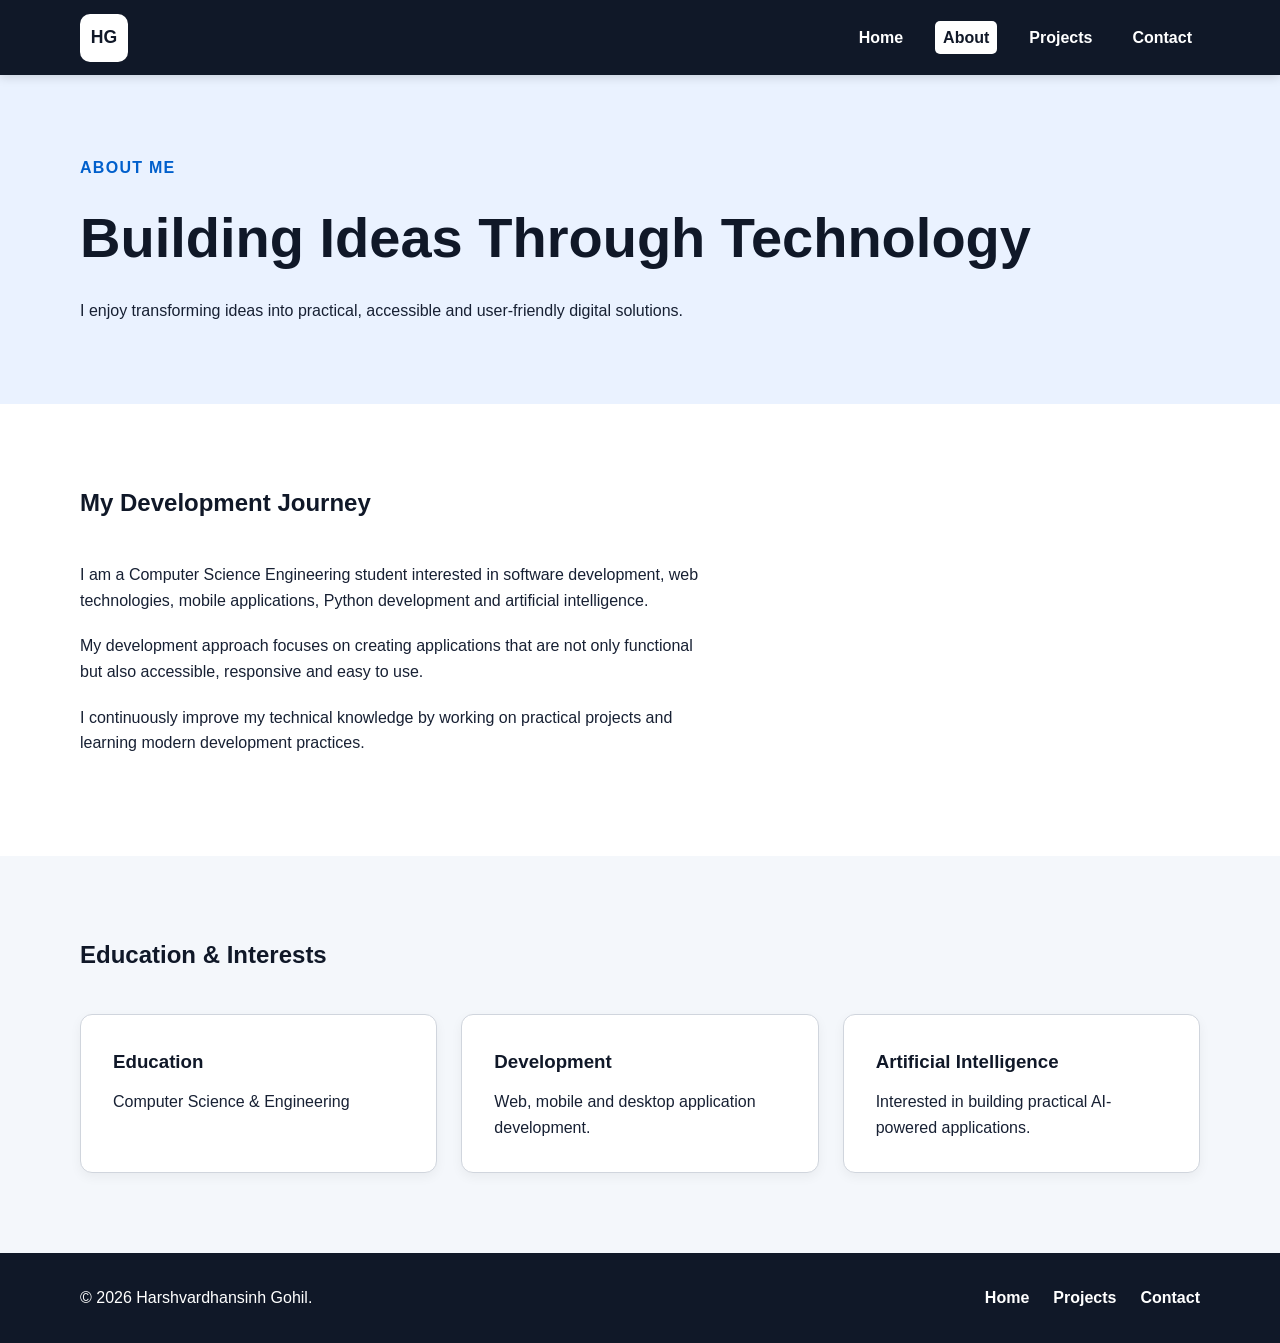
==== about.html @ 9d80fd08 "Add files via upload" ====
<!DOCTYPE html>
<html lang="en">

<head>

    <meta charset="UTF-8">

    <meta name="viewport"
          content="width=device-width, initial-scale=1.0">

    <meta name="description"
          content="Learn more about Harshvardhansinh Gohil, his technical interests, education and development journey.">

    <meta name="author"
          content="Harshvardhansinh Gohil">

    <meta name="robots"
          content="index, follow">

    <meta name="theme-color"
          content="#0f172a">

    <title>About | Harshvardhansinh Gohil</title>

    <link rel="stylesheet" href="style.css">

</head>

<body>

<a class="skip-link" href="#main-content">
    Skip to main content
</a>


<header class="site-header">

    <div class="container header-container">

        <a class="logo"
           href="index.html"
           aria-label="Harshvardhansinh Gohil home">
            HG
        </a>

        <nav class="main-navigation"
             aria-label="Primary navigation">

            <ul>

                <li>
                    <a href="index.html">
                        Home
                    </a>
                </li>

                <li>
                    <a href="about.html"
                       aria-current="page">
                        About
                    </a>
                </li>

                <li>
                    <a href="projects.html">
                        Projects
                    </a>
                </li>

                <li>
                    <a href="contact.html">
                        Contact
                    </a>
                </li>

            </ul>

        </nav>

    </div>

</header>


<main id="main-content">

    <section class="page-hero"
             aria-labelledby="page-title">

        <div class="container">

            <p class="eyebrow">
                About Me
            </p>

            <h1 id="page-title">
                Building Ideas Through Technology
            </h1>

            <p>
                I enjoy transforming ideas into practical,
                accessible and user-friendly digital solutions.
            </p>

        </div>

    </section>


    <section class="section"
             aria-labelledby="journey-title">

        <div class="container">

            <header class="section-header">

                <h2 id="journey-title">
                    My Development Journey
                </h2>

            </header>

            <div class="content-narrow">

                <p>
                    I am a Computer Science Engineering student
                    interested in software development, web
                    technologies, mobile applications, Python
                    development and artificial intelligence.
                </p>

                <p>
                    My development approach focuses on creating
                    applications that are not only functional but
                    also accessible, responsive and easy to use.
                </p>

                <p>
                    I continuously improve my technical knowledge
                    by working on practical projects and learning
                    modern development practices.
                </p>

            </div>

        </div>

    </section>


    <section class="section section-alt"
             aria-labelledby="education-title">

        <div class="container">

            <header class="section-header">

                <h2 id="education-title">
                    Education & Interests
                </h2>

            </header>

            <div class="info-grid">

                <article class="info-card">

                    <h3>
                        Education
                    </h3>

                    <p>
                        Computer Science & Engineering
                    </p>

                </article>


                <article class="info-card">

                    <h3>
                        Development
                    </h3>

                    <p>
                        Web, mobile and desktop application development.
                    </p>

                </article>


                <article class="info-card">

                    <h3>
                        Artificial Intelligence
                    </h3>

                    <p>
                        Interested in building practical AI-powered
                        applications.
                    </p>

                </article>

            </div>

        </div>

    </section>

</main>


<footer class="site-footer">

    <div class="container footer-content">

        <p>
            &copy; 2026 Harshvardhansinh Gohil.
        </p>

        <nav aria-label="Footer navigation">

            <ul>

                <li>
                    <a href="index.html">
                        Home
                    </a>
                </li>

                <li>
                    <a href="projects.html">
                        Projects
                    </a>
                </li>

                <li>
                    <a href="contact.html">
                        Contact
                    </a>
                </li>

            </ul>

        </nav>

    </div>

</footer>

<script src="script.js"></script>

</body>
</html>
---- style.css ----
/* ================================
   CSS RESET
================================ */

* {
    box-sizing: border-box;
    margin: 0;
    padding: 0;
}


html {
    scroll-behavior: smooth;
}


body {
    font-family:
        Arial,
        Helvetica,
        sans-serif;

    line-height: 1.6;

    background: #ffffff;

    color: #172033;
}


/* ================================
   ACCESSIBILITY
================================ */

.skip-link {
    position: absolute;

    left: 1rem;
    top: -100px;

    background: #000000;
    color: #ffffff;

    padding: 0.75rem 1rem;

    z-index: 9999;

    text-decoration: none;

    font-weight: 700;
}


.skip-link:focus {
    top: 1rem;
}


:focus-visible {
    outline: 4px solid #005fcc;
    outline-offset: 3px;
}


.visually-hidden {
    position: absolute;

    width: 1px;
    height: 1px;

    padding: 0;
    margin: -1px;

    overflow: hidden;

    clip: rect(0, 0, 0, 0);

    white-space: nowrap;

    border: 0;
}


/* ================================
   GLOBAL
================================ */

.container {
    width: min(1120px, 92%);

    margin-inline: auto;
}


.section {
    padding: 5rem 0;
}


.section-alt {
    background: #f4f7fb;
}


.section-header {
    margin-bottom: 2.5rem;
}


.section-header h2,
.page-hero h1 {
    color: #101828;
}


.eyebrow {
    color: #005fcc;

    font-weight: 700;

    text-transform: uppercase;

    letter-spacing: 0.08em;

    margin-bottom: 0.75rem;
}


p {
    max-width: 70ch;
}


a {
    color: #005fcc;

    font-weight: 600;
}


a:hover {
    text-decoration-thickness: 3px;
}


/* ================================
   HEADER
================================ */

.site-header {
    background: #101828;

    color: #ffffff;

    position: sticky;

    top: 0;

    z-index: 1000;

    box-shadow:
        0 2px 10px rgba(0, 0, 0, 0.15);
}


.header-container {
    min-height: 75px;

    display: flex;

    align-items: center;

    justify-content: space-between;

    gap: 2rem;
}


.logo {
    display: grid;

    place-items: center;

    width: 48px;
    height: 48px;

    border-radius: 10px;

    background: #ffffff;

    color: #101828;

    text-decoration: none;

    font-size: 1.1rem;

    font-weight: 900;
}


/* Navigation */

.main-navigation ul,
.footer-content ul {
    display: flex;

    list-style: none;

    gap: 1.5rem;

    align-items: center;
}


.main-navigation a {
    color: #ffffff;

    text-decoration: none;

    padding: 0.5rem;

    border-radius: 5px;
}


.main-navigation a:hover,
.main-navigation a[aria-current="page"] {
    background: #ffffff;

    color: #101828;
}


/* ================================
   HERO
================================ */

.hero {
    background:
        linear-gradient(
            135deg,
            #eaf2ff,
            #ffffff
        );

    padding: 6rem 0;
}


.hero-content {
    display: grid;

    grid-template-columns:
        1fr
        350px;

    gap: 4rem;

    align-items: center;
}


.hero h1 {
    font-size: clamp(2.3rem, 6vw, 4.5rem);

    line-height: 1.1;

    margin-bottom: 1.5rem;

    color: #101828;
}


.hero h1 span {
    display: block;

    color: #005fcc;
}


.hero-description {
    font-size: 1.15rem;

    margin-bottom: 2rem;
}


.hero-buttons {
    display: flex;

    flex-wrap: wrap;

    gap: 1rem;
}


/* ================================
   BUTTONS
================================ */

.button {
    display: inline-block;

    padding: 0.85rem 1.25rem;

    border-radius: 7px;

    text-decoration: none;

    border: 2px solid transparent;

    font-weight: 700;

    cursor: pointer;

    font-size: 1rem;
}


.primary-button {
    background: #005fcc;

    color: #ffffff;

    border-color: #005fcc;
}


.primary-button:hover {
    background: #004a9f;

    color: #ffffff;
}


.secondary-button {
    background: #ffffff;

    color: #005fcc;

    border-color: #005fcc;
}


.secondary-button:hover {
    background: #eaf2ff;
}


/* ================================
   PROFILE IMAGE
================================ */

.profile-image {
    text-align: center;
}


.profile-image img {
    width: 100%;

    max-width: 350px;

    aspect-ratio: 1 / 1;

    object-fit: cover;

    border-radius: 50%;

    border: 8px solid #ffffff;

    box-shadow:
        0 10px 30px rgba(0, 0, 0, 0.15);
}


.profile-image figcaption {
    margin-top: 1rem;

    font-size: 0.9rem;

    color: #475467;
}


/* ================================
   SKILLS
================================ */

.skills-list {
    list-style: none;

    display: grid;

    grid-template-columns:
        repeat(
            auto-fit,
            minmax(150px, 1fr)
        );

    gap: 1rem;
}


.skills-list li {
    background: #ffffff;

    border: 1px solid #d0d5dd;

    border-radius: 8px;

    padding: 1rem;

    text-align: center;

    font-weight: 700;
}


/* ================================
   PROJECTS
================================ */

.project-grid {
    display: grid;

    grid-template-columns:
        repeat(
            auto-fit,
            minmax(250px, 1fr)
        );

    gap: 1.5rem;
}


.project-card,
.info-card {
    background: #ffffff;

    border: 1px solid #d0d5dd;

    border-radius: 12px;

    padding: 2rem;

    box-shadow:
        0 4px 12px rgba(0, 0, 0, 0.05);
}


.project-card h3,
.info-card h3 {
    margin-bottom: 0.75rem;

    color: #101828;
}


.project-card p {
    margin-bottom: 1rem;
}


.project-icon {
    display: grid;

    place-items: center;

    width: 55px;
    height: 55px;

    margin-bottom: 1.25rem;

    border-radius: 10px;

    background: #eaf2ff;

    color: #005fcc;

    font-weight: 900;
}


/* ================================
   PAGE HERO
================================ */

.page-hero {
    padding: 5rem 0;

    background: #eaf2ff;
}


.page-hero h1 {
    font-size: clamp(2rem, 5vw, 3.5rem);

    margin-bottom: 1rem;
}


.content-narrow {
    max-width: 750px;
}


.content-narrow p {
    margin-bottom: 1.25rem;
}


/* ================================
   INFO GRID
================================ */

.info-grid {
    display: grid;

    grid-template-columns:
        repeat(
            auto-fit,
            minmax(220px, 1fr)
        );

    gap: 1.5rem;
}


/* ================================
   PROJECT DETAIL
================================ */

.project-list {
    display: grid;

    gap: 2rem;
}


.project-detail {
    display: grid;

    grid-template-columns: 100px 1fr;

    gap: 2rem;

    padding: 2rem;

    border: 1px solid #d0d5dd;

    border-radius: 12px;

    background: #ffffff;
}


.project-detail h3 {
    font-size: 1.7rem;

    margin-bottom: 0.75rem;
}


.project-detail h4 {
    margin-top: 1.5rem;

    margin-bottom: 0.5rem;
}


.project-detail ul {
    padding-left: 1.5rem;
}


.project-number {
    font-size: 2rem;

    font-weight: 900;

    color: #005fcc;
}


/* ================================
   CONTACT
================================ */

.contact-layout {
    display: grid;

    grid-template-columns:
        300px
        1fr;

    gap: 4rem;

    align-items: start;
}


.contact-information {
    background: #101828;

    color: #ffffff;

    padding: 2rem;

    border-radius: 12px;
}


.contact-information h2 {
    margin-bottom: 1.5rem;
}


.contact-information a {
    color: #ffffff;
}


address {
    font-style: normal;
}


.contact-information p {
    margin-bottom: 1.5rem;
}


.contact-form-wrapper {
    max-width: 700px;
}


.contact-form-wrapper h2 {
    margin-bottom: 0.5rem;
}


.contact-form-wrapper > p {
    margin-bottom: 2rem;
}


.form-group {
    margin-bottom: 1.5rem;
}


.form-group label {
    display: block;

    margin-bottom: 0.5rem;

    font-weight: 700;

    color: #101828;
}


.form-group input:not([type="checkbox"]),
.form-group textarea {
    width: 100%;

    padding: 0.85rem;

    border: 2px solid #667085;

    border-radius: 7px;

    background: #ffffff;

    color: #101828;

    font: inherit;
}


.form-group input:not([type="checkbox"]):focus,
.form-group textarea:focus {
    border-color: #005fcc;

    outline: 3px solid #b8d7ff;
}


.form-group small {
    display: block;

    margin-top: 0.35rem;

    color: #475467;
}


.checkbox-group {
    display: grid;

    grid-template-columns: auto 1fr;

    gap: 0.75rem;

    align-items: start;
}


.checkbox-group input {
    width: 20px;

    height: 20px;

    margin-top: 3px;
}


.form-status {
    margin-top: 1rem;

    font-weight: 700;
}


/* ================================
   FOOTER
================================ */

.site-footer {
    background: #101828;

    color: #ffffff;

    padding: 2rem 0;
}


.footer-content {
    display: flex;

    justify-content: space-between;

    align-items: center;

    gap: 1rem;
}


.footer-content a {
    color: #ffffff;

    text-decoration: none;
}


/* ================================
   RESPONSIVE DESIGN
================================ */

@media (max-width: 800px) {

    .header-container {
        flex-direction: column;

        padding: 1rem 0;
    }


    .main-navigation ul {
        flex-wrap: wrap;

        justify-content: center;
    }


    .hero-content {
        grid-template-columns: 1fr;

        text-align: center;
    }


    .hero-description {
        margin-inline: auto;
    }


    .hero-buttons {
        justify-content: center;
    }


    .profile-image {
        order: -1;
    }


    .contact-layout {
        grid-template-columns: 1fr;
    }


    .project-detail {
        grid-template-columns: 1fr;
    }


    .footer-content {
        flex-direction: column;

        text-align: center;
    }

}


@media (max-width: 500px) {

    .section {
        padding: 3.5rem 0;
    }


    .hero {
        padding: 4rem 0;
    }


    .main-navigation ul {
        gap: 0.5rem;
    }


    .main-navigation a {
        padding: 0.4rem;
    }

}


/* ================================
   REDUCED MOTION
================================ */

@media (prefers-reduced-motion: reduce) {

    html {
        scroll-behavior: auto;
    }

    *,
    *::before,
    *::after {
        animation-duration: 0.01ms !important;

        animation-iteration-count: 1 !important;

        transition-duration: 0.01ms !important;

        scroll-behavior: auto !important;
    }

}
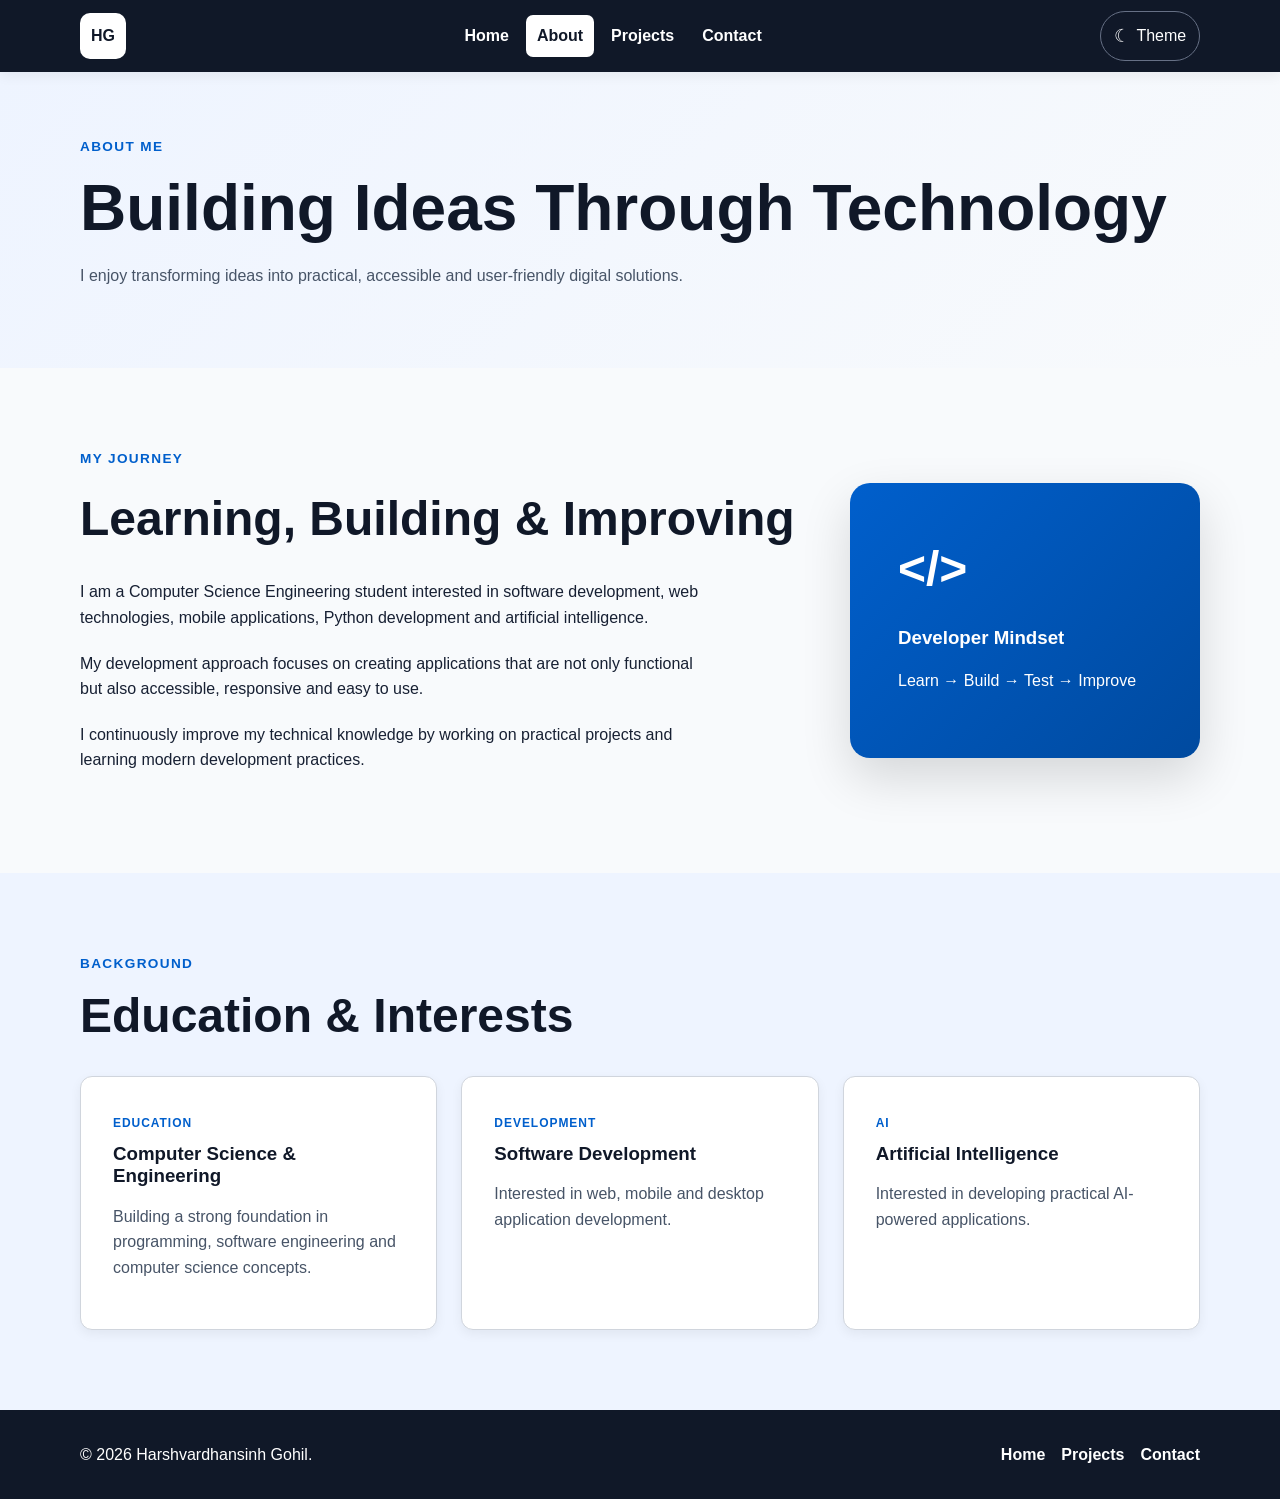
==== commit 64f48392: "Add files via upload Update portfolio Task 2" ====
--- a/about.html
+++ b/about.html
@@ -9,7 +9,7 @@
           content="width=device-width, initial-scale=1.0">
 
     <meta name="description"
-          content="Learn more about Harshvardhansinh Gohil, his technical interests, education and development journey.">
+          content="Learn more about Harshvardhansinh Gohil, his technical interests, education and software development journey.">
 
     <meta name="author"
           content="Harshvardhansinh Gohil">
@@ -18,238 +18,393 @@
           content="index, follow">
 
     <meta name="theme-color"
-          content="#0f172a">
-
-    <title>About | Harshvardhansinh Gohil</title>
-
-    <link rel="stylesheet" href="style.css">
+          content="#f8fafc">
+
+    <title>
+        About | Harshvardhansinh Gohil
+    </title>
+
+    <link rel="stylesheet"
+          href="style.css">
 
 </head>
 
+
 <body>
 
-<a class="skip-link" href="#main-content">
-    Skip to main content
-</a>
-
-
-<header class="site-header">
-
-    <div class="container header-container">
-
-        <a class="logo"
-           href="index.html"
-           aria-label="Harshvardhansinh Gohil home">
-            HG
-        </a>
-
-        <nav class="main-navigation"
-             aria-label="Primary navigation">
-
-            <ul>
-
-                <li>
-                    <a href="index.html">
-                        Home
-                    </a>
-                </li>
-
-                <li>
-                    <a href="about.html"
-                       aria-current="page">
-                        About
-                    </a>
-                </li>
-
-                <li>
-                    <a href="projects.html">
-                        Projects
-                    </a>
-                </li>
-
-                <li>
-                    <a href="contact.html">
-                        Contact
-                    </a>
-                </li>
-
-            </ul>
-
-        </nav>
-
-    </div>
-
-</header>
-
-
-<main id="main-content">
-
-    <section class="page-hero"
-             aria-labelledby="page-title">
-
-        <div class="container">
-
-            <p class="eyebrow">
-                About Me
+    <a class="skip-link"
+       href="#main-content">
+
+        Skip to main content
+
+    </a>
+
+
+    <header class="site-header">
+
+        <div class="container header-container">
+
+            <a class="logo"
+               href="index.html"
+               aria-label="Harshvardhansinh Gohil home">
+
+                HG
+
+            </a>
+
+
+            <nav class="main-navigation"
+                 aria-label="Primary navigation">
+
+                <ul>
+
+                    <li>
+                        <a href="index.html">
+                            Home
+                        </a>
+                    </li>
+
+                    <li>
+                        <a href="about.html"
+                           aria-current="page">
+                            About
+                        </a>
+                    </li>
+
+                    <li>
+                        <a href="projects.html">
+                            Projects
+                        </a>
+                    </li>
+
+                    <li>
+                        <a href="contact.html">
+                            Contact
+                        </a>
+                    </li>
+
+                </ul>
+
+            </nav>
+
+
+            <button
+                class="theme-toggle"
+                type="button"
+                id="theme-toggle"
+                aria-label="Switch to dark mode">
+
+                <span
+                    id="theme-icon"
+                    aria-hidden="true">
+
+                    ☾
+
+                </span>
+
+                <span class="theme-text">
+                    Theme
+                </span>
+
+            </button>
+
+        </div>
+
+    </header>
+
+
+
+    <main id="main-content">
+
+
+        <section class="page-hero"
+                 aria-labelledby="page-title">
+
+            <div class="container">
+
+                <p class="eyebrow">
+                    About Me
+                </p>
+
+
+                <h1 id="page-title">
+
+                    Building Ideas Through Technology
+
+                </h1>
+
+
+                <p>
+
+                    I enjoy transforming ideas into practical,
+                    accessible and user-friendly digital solutions.
+
+                </p>
+
+            </div>
+
+        </section>
+
+
+
+        <section class="section"
+                 aria-labelledby="journey-title">
+
+            <div class="container">
+
+
+                <div class="about-grid">
+
+
+                    <div class="about-content">
+
+                        <header class="section-header">
+
+                            <p class="eyebrow">
+                                My Journey
+                            </p>
+
+                            <h2 id="journey-title">
+
+                                Learning, Building & Improving
+
+                            </h2>
+
+                        </header>
+
+
+                        <p>
+
+                            I am a Computer Science Engineering
+                            student interested in software
+                            development, web technologies,
+                            mobile applications, Python
+                            development and artificial intelligence.
+
+                        </p>
+
+
+                        <p>
+
+                            My development approach focuses on
+                            creating applications that are not
+                            only functional but also accessible,
+                            responsive and easy to use.
+
+                        </p>
+
+
+                        <p>
+
+                            I continuously improve my technical
+                            knowledge by working on practical
+                            projects and learning modern
+                            development practices.
+
+                        </p>
+
+                    </div>
+
+
+                    <aside class="about-highlight"
+                           aria-label="Development philosophy">
+
+                        <span
+                            class="highlight-symbol"
+                            aria-hidden="true">
+
+                            &lt;/&gt;
+
+                        </span>
+
+
+                        <h3>
+
+                            Developer Mindset
+
+                        </h3>
+
+
+                        <p>
+
+                            Learn → Build → Test → Improve
+
+                        </p>
+
+                    </aside>
+
+
+                </div>
+
+            </div>
+
+        </section>
+
+
+
+        <section class="section section-alt"
+                 aria-labelledby="education-title">
+
+            <div class="container">
+
+
+                <header class="section-header">
+
+                    <p class="eyebrow">
+                        Background
+                    </p>
+
+                    <h2 id="education-title">
+
+                        Education & Interests
+
+                    </h2>
+
+                </header>
+
+
+                <div class="info-grid">
+
+
+                    <article class="info-card">
+
+                        <span
+                            class="card-label">
+
+                            EDUCATION
+
+                        </span>
+
+
+                        <h3>
+
+                            Computer Science & Engineering
+
+                        </h3>
+
+
+                        <p>
+
+                            Building a strong foundation in
+                            programming, software engineering
+                            and computer science concepts.
+
+                        </p>
+
+                    </article>
+
+
+
+                    <article class="info-card">
+
+                        <span
+                            class="card-label">
+
+                            DEVELOPMENT
+
+                        </span>
+
+
+                        <h3>
+
+                            Software Development
+
+                        </h3>
+
+
+                        <p>
+
+                            Interested in web, mobile and
+                            desktop application development.
+
+                        </p>
+
+                    </article>
+
+
+
+                    <article class="info-card">
+
+                        <span
+                            class="card-label">
+
+                            AI
+
+                        </span>
+
+
+                        <h3>
+
+                            Artificial Intelligence
+
+                        </h3>
+
+
+                        <p>
+
+                            Interested in developing practical
+                            AI-powered applications.
+
+                        </p>
+
+                    </article>
+
+
+                </div>
+
+            </div>
+
+        </section>
+
+    </main>
+
+
+
+    <footer class="site-footer">
+
+        <div class="container footer-content">
+
+            <p>
+
+                &copy; 2026
+                Harshvardhansinh Gohil.
+
             </p>
 
-            <h1 id="page-title">
-                Building Ideas Through Technology
-            </h1>
-
-            <p>
-                I enjoy transforming ideas into practical,
-                accessible and user-friendly digital solutions.
-            </p>
+
+            <nav aria-label="Footer navigation">
+
+                <ul>
+
+                    <li>
+                        <a href="index.html">
+                            Home
+                        </a>
+                    </li>
+
+                    <li>
+                        <a href="projects.html">
+                            Projects
+                        </a>
+                    </li>
+
+                    <li>
+                        <a href="contact.html">
+                            Contact
+                        </a>
+                    </li>
+
+                </ul>
+
+            </nav>
 
         </div>
 
-    </section>
-
-
-    <section class="section"
-             aria-labelledby="journey-title">
-
-        <div class="container">
-
-            <header class="section-header">
-
-                <h2 id="journey-title">
-                    My Development Journey
-                </h2>
-
-            </header>
-
-            <div class="content-narrow">
-
-                <p>
-                    I am a Computer Science Engineering student
-                    interested in software development, web
-                    technologies, mobile applications, Python
-                    development and artificial intelligence.
-                </p>
-
-                <p>
-                    My development approach focuses on creating
-                    applications that are not only functional but
-                    also accessible, responsive and easy to use.
-                </p>
-
-                <p>
-                    I continuously improve my technical knowledge
-                    by working on practical projects and learning
-                    modern development practices.
-                </p>
-
-            </div>
-
-        </div>
-
-    </section>
-
-
-    <section class="section section-alt"
-             aria-labelledby="education-title">
-
-        <div class="container">
-
-            <header class="section-header">
-
-                <h2 id="education-title">
-                    Education & Interests
-                </h2>
-
-            </header>
-
-            <div class="info-grid">
-
-                <article class="info-card">
-
-                    <h3>
-                        Education
-                    </h3>
-
-                    <p>
-                        Computer Science & Engineering
-                    </p>
-
-                </article>
-
-
-                <article class="info-card">
-
-                    <h3>
-                        Development
-                    </h3>
-
-                    <p>
-                        Web, mobile and desktop application development.
-                    </p>
-
-                </article>
-
-
-                <article class="info-card">
-
-                    <h3>
-                        Artificial Intelligence
-                    </h3>
-
-                    <p>
-                        Interested in building practical AI-powered
-                        applications.
-                    </p>
-
-                </article>
-
-            </div>
-
-        </div>
-
-    </section>
-
-</main>
-
-
-<footer class="site-footer">
-
-    <div class="container footer-content">
-
-        <p>
-            &copy; 2026 Harshvardhansinh Gohil.
-        </p>
-
-        <nav aria-label="Footer navigation">
-
-            <ul>
-
-                <li>
-                    <a href="index.html">
-                        Home
-                    </a>
-                </li>
-
-                <li>
-                    <a href="projects.html">
-                        Projects
-                    </a>
-                </li>
-
-                <li>
-                    <a href="contact.html">
-                        Contact
-                    </a>
-                </li>
-
-            </ul>
-
-        </nav>
-
-    </div>
-
-</footer>
-
-<script src="script.js"></script>
+    </footer>
+
+
+    <script src="script.js"></script>
 
 </body>
+
 </html>
--- a/style.css
+++ b/style.css
@@ -1,865 +1,1763 @@
-/* ================================
-   CSS RESET
-================================ */
-
-* {
-    box-sizing: border-box;
-    margin: 0;
-    padding: 0;
-}
-
-
-html {
-    scroll-behavior: smooth;
-}
-
-
-body {
-    font-family:
+/* =========================================================
+   ADVANCED CSS3 & RESPONSIVE ARCHITECTURE
+   Internship Task 2
+========================================================= */
+
+
+/* =========================================================
+   1. CSS CUSTOM PROPERTIES
+========================================================= */
+
+:root {
+
+    /* Colors */
+
+    --color-primary: #005fcc;
+    --color-primary-dark: #004a9f;
+
+    --color-background: #f8fafc;
+    --color-surface: #ffffff;
+    --color-surface-alt: #eef4ff;
+
+    --color-text: #172033;
+    --color-heading: #101828;
+    --color-muted: #475467;
+
+    --color-border: #d0d5dd;
+
+    --color-header: #101828;
+    --color-header-text: #ffffff;
+
+    --color-focus: #005fcc;
+
+
+    /* Shadows */
+
+    --shadow-small:
+        0 4px 12px rgba(0, 0, 0, 0.06);
+
+    --shadow-medium:
+        0 10px 30px rgba(0, 0, 0, 0.10);
+
+    --shadow-large:
+        0 20px 50px rgba(0, 0, 0, 0.14);
+
+
+    /* Radius */
+
+    --radius-small: 7px;
+    --radius-medium: 12px;
+    --radius-large: 20px;
+
+
+    /* Spacing */
+
+    --space-1: 0.5rem;
+    --space-2: 1rem;
+    --space-3: 1.5rem;
+    --space-4: 2rem;
+    --space-5: 3rem;
+    --space-6: 5rem;
+
+
+    /* Container */
+
+    --container-width: 1120px;
+
+
+    /* Typography */
+
+    --font-main:
+        Inter,
         Arial,
         Helvetica,
         sans-serif;
 
+}
+
+
+/* =========================================================
+   2. DARK THEME
+========================================================= */
+
+[data-theme="dark"] {
+
+    --color-background: #0b1120;
+
+    --color-surface: #111827;
+
+    --color-surface-alt: #172033;
+
+    --color-text: #e5e7eb;
+
+    --color-heading: #f9fafb;
+
+    --color-muted: #c0c8d6;
+
+    --color-border: #344054;
+
+    --color-primary: #65a7ff;
+
+    --color-primary-dark: #8bbcff;
+
+    --color-header: #050b16;
+
+    --color-header-text: #ffffff;
+
+    --color-focus: #65a7ff;
+
+}
+
+
+/* =========================================================
+   3. CSS RESET
+========================================================= */
+
+*,
+*::before,
+*::after {
+
+    box-sizing: border-box;
+
+}
+
+
+html {
+
+    scroll-behavior: smooth;
+
+}
+
+
+body {
+
+    margin: 0;
+
+    min-height: 100vh;
+
+    font-family: var(--font-main);
+
     line-height: 1.6;
 
+    background: var(--color-background);
+
+    color: var(--color-text);
+
+    transition:
+        background-color 0.25s ease,
+        color 0.25s ease;
+
+}
+
+
+img {
+
+    display: block;
+
+    max-width: 100%;
+
+}
+
+
+button,
+input,
+textarea {
+
+    font: inherit;
+
+}
+
+
+button {
+
+    cursor: pointer;
+
+}
+
+
+a {
+
+    color: var(--color-primary);
+
+    font-weight: 600;
+
+}
+
+
+a:hover {
+
+    text-decoration-thickness: 3px;
+
+}
+
+
+h1,
+h2,
+h3,
+h4 {
+
+    color: var(--color-heading);
+
+    line-height: 1.2;
+
+}
+
+
+p {
+
+    max-width: 70ch;
+
+}
+
+
+/* =========================================================
+   4. ACCESSIBILITY
+========================================================= */
+
+.skip-link {
+
+    position: absolute;
+
+    left: 1rem;
+
+    top: -100px;
+
+    z-index: 9999;
+
+    padding: 0.75rem 1rem;
+
+    background: #000000;
+
+    color: #ffffff;
+
+    text-decoration: none;
+
+    font-weight: 700;
+
+    border-radius: var(--radius-small);
+
+}
+
+
+.skip-link:focus {
+
+    top: 1rem;
+
+}
+
+
+:focus-visible {
+
+    outline:
+        4px solid var(--color-focus);
+
+    outline-offset: 3px;
+
+}
+
+
+.visually-hidden {
+
+    position: absolute;
+
+    width: 1px;
+
+    height: 1px;
+
+    padding: 0;
+
+    margin: -1px;
+
+    overflow: hidden;
+
+    clip: rect(0, 0, 0, 0);
+
+    white-space: nowrap;
+
+    border: 0;
+
+}
+
+
+/* =========================================================
+   5. CONTAINER
+========================================================= */
+
+.container {
+
+    width: min(
+        calc(100% - 2rem),
+        var(--container-width)
+    );
+
+    margin-inline: auto;
+
+}
+
+
+/* =========================================================
+   6. HEADER
+   FLEXBOX ARCHITECTURE
+========================================================= */
+
+.site-header {
+
+    position: sticky;
+
+    top: 0;
+
+    z-index: 1000;
+
+    background: var(--color-header);
+
+    color: var(--color-header-text);
+
+    box-shadow: var(--shadow-small);
+
+}
+
+
+.header-container {
+
+    min-height: 72px;
+
+    display: flex;
+
+    align-items: center;
+
+    justify-content: space-between;
+
+    gap: var(--space-2);
+
+}
+
+
+.logo {
+
+    display: flex;
+
+    align-items: center;
+
+    justify-content: center;
+
+    flex-shrink: 0;
+
+    width: 46px;
+
+    height: 46px;
+
+    border-radius: 10px;
+
     background: #ffffff;
 
-    color: #172033;
-}
-
-
-/* ================================
-   ACCESSIBILITY
-================================ */
-
-.skip-link {
-    position: absolute;
-
-    left: 1rem;
-    top: -100px;
-
-    background: #000000;
+    color: #101828;
+
+    text-decoration: none;
+
+    font-weight: 900;
+
+}
+
+
+.main-navigation {
+
+    flex: 1;
+
+}
+
+
+.main-navigation ul {
+
+    display: flex;
+
+    flex-wrap: wrap;
+
+    justify-content: center;
+
+    align-items: center;
+
+    gap: 0.35rem;
+
+    list-style: none;
+
+    margin: 0;
+
+    padding: 0;
+
+}
+
+
+.main-navigation a {
+
+    display: block;
+
+    padding: 0.5rem 0.7rem;
+
+    border-radius: var(--radius-small);
+
     color: #ffffff;
 
-    padding: 0.75rem 1rem;
-
-    z-index: 9999;
-
     text-decoration: none;
 
-    font-weight: 700;
-}
-
-
-.skip-link:focus {
-    top: 1rem;
-}
-
-
-:focus-visible {
-    outline: 4px solid #005fcc;
-    outline-offset: 3px;
-}
-
-
-.visually-hidden {
-    position: absolute;
-
-    width: 1px;
-    height: 1px;
-
-    padding: 0;
-    margin: -1px;
-
-    overflow: hidden;
-
-    clip: rect(0, 0, 0, 0);
-
-    white-space: nowrap;
-
-    border: 0;
-}
-
-
-/* ================================
-   GLOBAL
-================================ */
-
-.container {
-    width: min(1120px, 92%);
-
-    margin-inline: auto;
-}
-
-
-.section {
-    padding: 5rem 0;
-}
-
-
-.section-alt {
-    background: #f4f7fb;
-}
-
-
-.section-header {
-    margin-bottom: 2.5rem;
-}
-
-
-.section-header h2,
-.page-hero h1 {
-    color: #101828;
-}
-
-
-.eyebrow {
-    color: #005fcc;
-
-    font-weight: 700;
-
-    text-transform: uppercase;
-
-    letter-spacing: 0.08em;
-
-    margin-bottom: 0.75rem;
-}
-
-
-p {
-    max-width: 70ch;
-}
-
-
-a {
-    color: #005fcc;
-
-    font-weight: 600;
-}
-
-
-a:hover {
-    text-decoration-thickness: 3px;
-}
-
-
-/* ================================
-   HEADER
-================================ */
-
-.site-header {
-    background: #101828;
-
-    color: #ffffff;
-
-    position: sticky;
-
-    top: 0;
-
-    z-index: 1000;
-
-    box-shadow:
-        0 2px 10px rgba(0, 0, 0, 0.15);
-}
-
-
-.header-container {
-    min-height: 75px;
-
-    display: flex;
-
-    align-items: center;
-
-    justify-content: space-between;
-
-    gap: 2rem;
-}
-
-
-.logo {
-    display: grid;
-
-    place-items: center;
-
-    width: 48px;
-    height: 48px;
-
-    border-radius: 10px;
-
-    background: #ffffff;
-
-    color: #101828;
-
-    text-decoration: none;
-
-    font-size: 1.1rem;
-
-    font-weight: 900;
-}
-
-
-/* Navigation */
-
-.main-navigation ul,
-.footer-content ul {
-    display: flex;
-
-    list-style: none;
-
-    gap: 1.5rem;
-
-    align-items: center;
-}
-
-
-.main-navigation a {
-    color: #ffffff;
-
-    text-decoration: none;
-
-    padding: 0.5rem;
-
-    border-radius: 5px;
 }
 
 
 .main-navigation a:hover,
 .main-navigation a[aria-current="page"] {
+
     background: #ffffff;
 
     color: #101828;
-}
-
-
-/* ================================
-   HERO
-================================ */
+
+}
+
+
+/* =========================================================
+   7. THEME TOGGLE
+   FLEXBOX
+========================================================= */
+
+.theme-toggle {
+
+    display: flex;
+
+    align-items: center;
+
+    justify-content: center;
+
+    gap: 0.4rem;
+
+    flex-shrink: 0;
+
+    padding: 0.6rem 0.8rem;
+
+    border: 1px solid #667085;
+
+    border-radius: 50px;
+
+    background: transparent;
+
+    color: #ffffff;
+
+}
+
+
+.theme-toggle:hover {
+
+    background: rgba(255, 255, 255, 0.1);
+
+}
+
+
+#theme-icon {
+
+    font-size: 1.1rem;
+
+}
+
+
+/* =========================================================
+   8. HERO
+   CSS GRID
+========================================================= */
 
 .hero {
+
+    padding: 4rem 0;
+
+    background:
+        radial-gradient(
+            circle at top right,
+            var(--color-surface-alt),
+            var(--color-background) 55%
+        );
+
+}
+
+
+.hero-grid {
+
+    display: grid;
+
+    grid-template-columns: 1fr;
+
+    gap: var(--space-5);
+
+    align-items: center;
+
+}
+
+
+.hero-content {
+
+    min-width: 0;
+
+}
+
+
+.eyebrow {
+
+    margin: 0 0 0.75rem;
+
+    color: var(--color-primary);
+
+    font-size: 0.85rem;
+
+    font-weight: 800;
+
+    text-transform: uppercase;
+
+    letter-spacing: 0.1em;
+
+}
+
+
+.hero h1 {
+
+    margin: 0 0 var(--space-3);
+
+    font-size:
+        clamp(
+            2.4rem,
+            10vw,
+            5rem
+        );
+
+    letter-spacing: -0.04em;
+
+}
+
+
+.hero h1 span {
+
+    display: block;
+
+    color: var(--color-primary);
+
+}
+
+
+.hero-description {
+
+    margin-bottom: var(--space-4);
+
+    color: var(--color-muted);
+
+    font-size: clamp(
+        1rem,
+        2vw,
+        1.2rem
+    );
+
+}
+
+
+/* =========================================================
+   9. FLEXBOX BUTTONS
+========================================================= */
+
+.hero-buttons {
+
+    display: flex;
+
+    flex-wrap: wrap;
+
+    gap: var(--space-2);
+
+}
+
+
+.button {
+
+    display: inline-flex;
+
+    align-items: center;
+
+    justify-content: center;
+
+    min-height: 46px;
+
+    padding:
+        0.75rem
+        1.2rem;
+
+    border:
+        2px solid
+        transparent;
+
+    border-radius: var(--radius-small);
+
+    text-decoration: none;
+
+    font-weight: 800;
+
+    transition:
+        transform 0.2s ease,
+        background-color 0.2s ease;
+
+}
+
+
+.button:hover {
+
+    transform: translateY(-2px);
+
+}
+
+
+.primary-button {
+
+    background: var(--color-primary);
+
+    color: #ffffff;
+
+    border-color: var(--color-primary);
+
+}
+
+
+.primary-button:hover {
+
+    background: var(--color-primary-dark);
+
+    color: #ffffff;
+
+}
+
+
+.secondary-button {
+
+    background: var(--color-surface);
+
+    color: var(--color-primary);
+
+    border-color: var(--color-primary);
+
+}
+
+
+.secondary-button:hover {
+
+    background: var(--color-surface-alt);
+
+}
+
+
+/* =========================================================
+   10. HERO STATS
+   CSS GRID
+========================================================= */
+
+.hero-stats {
+
+    display: grid;
+
+    grid-template-columns:
+        repeat(3, 1fr);
+
+    gap: 0.75rem;
+
+    max-width: 500px;
+
+    margin-top: var(--space-5);
+
+}
+
+
+.stat {
+
+    display: flex;
+
+    flex-direction: column;
+
+    gap: 0.15rem;
+
+    padding: 1rem;
+
+    border:
+        1px solid
+        var(--color-border);
+
+    border-radius: var(--radius-medium);
+
+    background:
+        color-mix(
+            in srgb,
+            var(--color-surface) 90%,
+            transparent
+        );
+
+}
+
+
+.stat strong {
+
+    font-size: 1.5rem;
+
+    color: var(--color-primary);
+
+}
+
+
+.stat span {
+
+    font-size: 0.8rem;
+
+    color: var(--color-muted);
+
+}
+
+
+/* =========================================================
+   11. PROFILE IMAGE
+========================================================= */
+
+.profile-image {
+
+    margin: 0;
+
+    text-align: center;
+
+}
+
+
+.profile-ring {
+
+    width: min(
+        80vw,
+        350px
+    );
+
+    aspect-ratio: 1;
+
+    margin-inline: auto;
+
+    padding: 10px;
+
+    border-radius: 50%;
+
     background:
         linear-gradient(
             135deg,
-            #eaf2ff,
-            #ffffff
+            var(--color-primary),
+            transparent 70%
         );
 
-    padding: 6rem 0;
-}
-
-
-.hero-content {
-    display: grid;
-
-    grid-template-columns:
-        1fr
-        350px;
-
-    gap: 4rem;
-
-    align-items: center;
-}
-
-
-.hero h1 {
-    font-size: clamp(2.3rem, 6vw, 4.5rem);
-
-    line-height: 1.1;
-
-    margin-bottom: 1.5rem;
-
-    color: #101828;
-}
-
-
-.hero h1 span {
-    display: block;
-
-    color: #005fcc;
-}
-
-
-.hero-description {
-    font-size: 1.15rem;
-
-    margin-bottom: 2rem;
-}
-
-
-.hero-buttons {
-    display: flex;
-
-    flex-wrap: wrap;
-
-    gap: 1rem;
-}
-
-
-/* ================================
-   BUTTONS
-================================ */
-
-.button {
-    display: inline-block;
-
-    padding: 0.85rem 1.25rem;
-
-    border-radius: 7px;
-
-    text-decoration: none;
-
-    border: 2px solid transparent;
-
-    font-weight: 700;
-
-    cursor: pointer;
-
-    font-size: 1rem;
-}
-
-
-.primary-button {
-    background: #005fcc;
-
-    color: #ffffff;
-
-    border-color: #005fcc;
-}
-
-
-.primary-button:hover {
-    background: #004a9f;
-
-    color: #ffffff;
-}
-
-
-.secondary-button {
-    background: #ffffff;
-
-    color: #005fcc;
-
-    border-color: #005fcc;
-}
-
-
-.secondary-button:hover {
-    background: #eaf2ff;
-}
-
-
-/* ================================
-   PROFILE IMAGE
-================================ */
-
-.profile-image {
-    text-align: center;
-}
-
-
-.profile-image img {
+    box-shadow: var(--shadow-large);
+
+}
+
+
+.profile-ring img {
+
     width: 100%;
 
-    max-width: 350px;
-
-    aspect-ratio: 1 / 1;
+    height: 100%;
 
     object-fit: cover;
 
     border-radius: 50%;
 
-    border: 8px solid #ffffff;
-
-    box-shadow:
-        0 10px 30px rgba(0, 0, 0, 0.15);
+    border:
+        6px solid
+        var(--color-surface);
+
 }
 
 
 .profile-image figcaption {
+
     margin-top: 1rem;
 
+    color: var(--color-muted);
+
     font-size: 0.9rem;
 
-    color: #475467;
-}
-
-
-/* ================================
-   SKILLS
-================================ */
-
-.skills-list {
-    list-style: none;
+}
+
+
+/* =========================================================
+   12. SECTION
+========================================================= */
+
+.section {
+
+    padding:
+        4rem
+        0;
+
+}
+
+
+.section-alt {
+
+    background: var(--color-surface-alt);
+
+}
+
+
+.section-header {
+
+    margin-bottom: var(--space-4);
+
+}
+
+
+.section-header h2 {
+
+    margin: 0 0 0.75rem;
+
+    font-size:
+        clamp(
+            1.8rem,
+            5vw,
+            3rem
+        );
+
+}
+
+
+.section-header p:last-child {
+
+    color: var(--color-muted);
+
+}
+
+
+/* =========================================================
+   13. SKILLS
+   CSS GRID
+========================================================= */
+
+.skills-grid {
 
     display: grid;
 
     grid-template-columns:
         repeat(
-            auto-fit,
-            minmax(150px, 1fr)
+            2,
+            minmax(0, 1fr)
         );
 
-    gap: 1rem;
-}
-
-
-.skills-list li {
-    background: #ffffff;
-
-    border: 1px solid #d0d5dd;
-
-    border-radius: 8px;
-
-    padding: 1rem;
-
-    text-align: center;
-
-    font-weight: 700;
-}
-
-
-/* ================================
-   PROJECTS
-================================ */
+    gap: 0.75rem;
+
+    list-style: none;
+
+    padding: 0;
+
+    margin: 0;
+
+}
+
+
+.skill-card {
+
+    position: relative;
+
+    display: flex;
+
+    flex-direction: column;
+
+    gap: 0.4rem;
+
+    padding: 1.25rem;
+
+    min-height: 105px;
+
+    border:
+        1px solid
+        var(--color-border);
+
+    border-radius: var(--radius-medium);
+
+    background: var(--color-surface);
+
+    box-shadow: var(--shadow-small);
+
+    font-weight: 800;
+
+    transition:
+        transform 0.2s ease,
+        box-shadow 0.2s ease;
+
+}
+
+
+.skill-card:hover {
+
+    transform: translateY(-4px);
+
+    box-shadow: var(--shadow-medium);
+
+}
+
+
+.skill-number {
+
+    color: var(--color-primary);
+
+    font-size: 0.75rem;
+
+}
+
+
+/* =========================================================
+   14. PROJECT GRID
+   CSS GRID
+========================================================= */
 
 .project-grid {
+
     display: grid;
 
     grid-template-columns:
-        repeat(
-            auto-fit,
-            minmax(250px, 1fr)
+        1fr;
+
+    gap: var(--space-3);
+
+}
+
+
+.project-card {
+
+    display: flex;
+
+    flex-direction: column;
+
+    align-items: flex-start;
+
+    padding: var(--space-4);
+
+    border:
+        1px solid
+        var(--color-border);
+
+    border-radius: var(--radius-large);
+
+    background: var(--color-surface);
+
+    box-shadow: var(--shadow-small);
+
+    transition:
+        transform 0.25s ease,
+        box-shadow 0.25s ease;
+
+}
+
+
+.project-card:hover {
+
+    transform: translateY(-6px);
+
+    box-shadow: var(--shadow-medium);
+
+}
+
+
+.project-card h3 {
+
+    margin:
+        0
+        0
+        0.75rem;
+
+}
+
+
+.project-card p {
+
+    margin:
+        0
+        0
+        var(--space-3);
+
+    color: var(--color-muted);
+
+}
+
+
+.project-card a {
+
+    margin-top: auto;
+
+}
+
+
+.project-icon {
+
+    display: flex;
+
+    align-items: center;
+
+    justify-content: center;
+
+    width: 58px;
+
+    height: 58px;
+
+    margin-bottom: var(--space-3);
+
+    border-radius: var(--radius-medium);
+
+    background: var(--color-surface-alt);
+
+    color: var(--color-primary);
+
+    font-weight: 900;
+
+}
+
+
+/* =========================================================
+   15. PAGE HERO
+========================================================= */
+
+.page-hero {
+
+    padding:
+        4rem
+        0;
+
+    background:
+        linear-gradient(
+            135deg,
+            var(--color-surface-alt),
+            var(--color-background)
         );
 
-    gap: 1.5rem;
-}
-
-
-.project-card,
+}
+
+
+.page-hero h1 {
+
+    margin:
+        0
+        0
+        var(--space-2);
+
+    font-size:
+        clamp(
+            2.2rem,
+            8vw,
+            4rem
+        );
+
+}
+
+
+.page-hero p:last-child {
+
+    color: var(--color-muted);
+
+}
+
+
+/* =========================================================
+   16. ABOUT GRID
+========================================================= */
+
+.about-grid {
+
+    display: grid;
+
+    grid-template-columns:
+        1fr;
+
+    gap: var(--space-5);
+
+    align-items: center;
+
+}
+
+
+.about-content p {
+
+    margin-bottom: 1.25rem;
+
+}
+
+
+.about-highlight {
+
+    padding: var(--space-5);
+
+    border-radius: var(--radius-large);
+
+    background:
+        linear-gradient(
+            135deg,
+            var(--color-primary),
+            var(--color-primary-dark)
+        );
+
+    color: #ffffff;
+
+    box-shadow: var(--shadow-large);
+
+}
+
+
+.about-highlight h3 {
+
+    color: #ffffff;
+
+}
+
+
+.about-highlight p {
+
+    color: #ffffff;
+
+}
+
+
+.highlight-symbol {
+
+    display: block;
+
+    margin-bottom: var(--space-2);
+
+    font-size: 3rem;
+
+    font-weight: 900;
+
+}
+
+
+/* =========================================================
+   17. INFO GRID
+========================================================= */
+
+.info-grid {
+
+    display: grid;
+
+    grid-template-columns:
+        1fr;
+
+    gap: var(--space-3);
+
+}
+
+
 .info-card {
-    background: #ffffff;
-
-    border: 1px solid #d0d5dd;
-
-    border-radius: 12px;
-
-    padding: 2rem;
-
-    box-shadow:
-        0 4px 12px rgba(0, 0, 0, 0.05);
-}
-
-
-.project-card h3,
+
+    padding: var(--space-4);
+
+    border:
+        1px solid
+        var(--color-border);
+
+    border-radius: var(--radius-medium);
+
+    background: var(--color-surface);
+
+    box-shadow: var(--shadow-small);
+
+}
+
+
 .info-card h3 {
-    margin-bottom: 0.75rem;
-
-    color: #101828;
-}
-
-
-.project-card p {
-    margin-bottom: 1rem;
-}
-
-
-.project-icon {
+
+    margin:
+        0.5rem
+        0
+        0.75rem;
+
+}
+
+
+.info-card p {
+
+    color: var(--color-muted);
+
+}
+
+
+.card-label {
+
+    display: inline-block;
+
+    color: var(--color-primary);
+
+    font-size: 0.75rem;
+
+    font-weight: 900;
+
+    letter-spacing: 0.08em;
+
+}
+
+
+/* =========================================================
+   18. PROJECT DETAILS
+========================================================= */
+
+.project-list {
+
     display: grid;
 
-    place-items: center;
-
-    width: 55px;
-    height: 55px;
-
-    margin-bottom: 1.25rem;
-
-    border-radius: 10px;
-
-    background: #eaf2ff;
-
-    color: #005fcc;
+    gap: var(--space-4);
+
+}
+
+
+.project-detail {
+
+    display: grid;
+
+    grid-template-columns:
+        1fr;
+
+    gap: var(--space-3);
+
+    padding: var(--space-4);
+
+    border:
+        1px solid
+        var(--color-border);
+
+    border-radius: var(--radius-large);
+
+    background: var(--color-surface);
+
+    box-shadow: var(--shadow-small);
+
+}
+
+
+.project-number {
+
+    font-size: 2.5rem;
 
     font-weight: 900;
-}
-
-
-/* ================================
-   PAGE HERO
-================================ */
-
-.page-hero {
-    padding: 5rem 0;
-
-    background: #eaf2ff;
-}
-
-
-.page-hero h1 {
-    font-size: clamp(2rem, 5vw, 3.5rem);
-
-    margin-bottom: 1rem;
-}
-
-
-.content-narrow {
-    max-width: 750px;
-}
-
-
-.content-narrow p {
-    margin-bottom: 1.25rem;
-}
-
-
-/* ================================
-   INFO GRID
-================================ */
-
-.info-grid {
+
+    color: var(--color-primary);
+
+}
+
+
+.project-detail h3 {
+
+    margin:
+        0.5rem
+        0
+        0.75rem;
+
+    font-size: 1.7rem;
+
+}
+
+
+.project-detail h4 {
+
+    margin:
+        1.5rem
+        0
+        0.5rem;
+
+}
+
+
+.project-detail p {
+
+    color: var(--color-muted);
+
+}
+
+
+.project-detail ul {
+
+    padding-left: 1.25rem;
+
+}
+
+
+.project-detail li {
+
+    margin-bottom: 0.4rem;
+
+}
+
+
+/* =========================================================
+   19. CONTACT GRID
+========================================================= */
+
+.contact-layout {
+
     display: grid;
 
     grid-template-columns:
-        repeat(
-            auto-fit,
-            minmax(220px, 1fr)
-        );
-
-    gap: 1.5rem;
-}
-
-
-/* ================================
-   PROJECT DETAIL
-================================ */
-
-.project-list {
-    display: grid;
-
-    gap: 2rem;
-}
-
-
-.project-detail {
-    display: grid;
-
-    grid-template-columns: 100px 1fr;
-
-    gap: 2rem;
-
-    padding: 2rem;
-
-    border: 1px solid #d0d5dd;
-
-    border-radius: 12px;
-
-    background: #ffffff;
-}
-
-
-.project-detail h3 {
-    font-size: 1.7rem;
-
-    margin-bottom: 0.75rem;
-}
-
-
-.project-detail h4 {
-    margin-top: 1.5rem;
+        1fr;
+
+    gap: var(--space-4);
+
+    align-items: start;
+
+}
+
+
+.contact-information {
+
+    padding: var(--space-4);
+
+    border-radius: var(--radius-large);
+
+    background: var(--color-header);
+
+    color: #ffffff;
+
+    box-shadow: var(--shadow-medium);
+
+}
+
+
+.contact-information h2 {
+
+    margin:
+        0.5rem
+        0
+        1.5rem;
+
+    color: #ffffff;
+
+}
+
+
+.contact-information a {
+
+    color: #ffffff;
+
+}
+
+
+.contact-information p {
+
+    margin-bottom: var(--space-3);
+
+}
+
+
+address {
+
+    font-style: normal;
+
+}
+
+
+.contact-form-wrapper {
+
+    max-width: 700px;
+
+}
+
+
+.contact-form-wrapper h2 {
+
+    margin-top: 0;
+
+}
+
+
+.form-group {
+
+    margin-bottom: var(--space-3);
+
+}
+
+
+.form-group label {
+
+    display: block;
 
     margin-bottom: 0.5rem;
-}
-
-
-.project-detail ul {
-    padding-left: 1.5rem;
-}
-
-
-.project-number {
-    font-size: 2rem;
-
-    font-weight: 900;
-
-    color: #005fcc;
-}
-
-
-/* ================================
-   CONTACT
-================================ */
-
-.contact-layout {
-    display: grid;
-
-    grid-template-columns:
-        300px
-        1fr;
-
-    gap: 4rem;
-
-    align-items: start;
-}
-
-
-.contact-information {
-    background: #101828;
-
-    color: #ffffff;
-
-    padding: 2rem;
-
-    border-radius: 12px;
-}
-
-
-.contact-information h2 {
-    margin-bottom: 1.5rem;
-}
-
-
-.contact-information a {
-    color: #ffffff;
-}
-
-
-address {
-    font-style: normal;
-}
-
-
-.contact-information p {
-    margin-bottom: 1.5rem;
-}
-
-
-.contact-form-wrapper {
-    max-width: 700px;
-}
-
-
-.contact-form-wrapper h2 {
-    margin-bottom: 0.5rem;
-}
-
-
-.contact-form-wrapper > p {
-    margin-bottom: 2rem;
-}
-
-
-.form-group {
-    margin-bottom: 1.5rem;
-}
-
-
-.form-group label {
-    display: block;
-
-    margin-bottom: 0.5rem;
-
-    font-weight: 700;
-
-    color: #101828;
+
+    font-weight: 800;
+
+    color: var(--color-heading);
+
 }
 
 
 .form-group input:not([type="checkbox"]),
 .form-group textarea {
+
     width: 100%;
 
     padding: 0.85rem;
 
-    border: 2px solid #667085;
-
-    border-radius: 7px;
-
-    background: #ffffff;
-
-    color: #101828;
-
-    font: inherit;
+    border:
+        2px solid
+        var(--color-border);
+
+    border-radius: var(--radius-small);
+
+    background: var(--color-surface);
+
+    color: var(--color-text);
+
+    resize: vertical;
+
 }
 
 
 .form-group input:not([type="checkbox"]):focus,
 .form-group textarea:focus {
-    border-color: #005fcc;
-
-    outline: 3px solid #b8d7ff;
+
+    border-color: var(--color-primary);
+
+    outline:
+        3px solid
+        color-mix(
+            in srgb,
+            var(--color-primary) 25%,
+            transparent
+        );
+
 }
 
 
 .form-group small {
+
     display: block;
 
     margin-top: 0.35rem;
 
-    color: #475467;
+    color: var(--color-muted);
+
 }
 
 
 .checkbox-group {
+
     display: grid;
 
-    grid-template-columns: auto 1fr;
+    grid-template-columns:
+        auto
+        1fr;
 
     gap: 0.75rem;
 
     align-items: start;
+
 }
 
 
 .checkbox-group input {
+
     width: 20px;
 
     height: 20px;
 
     margin-top: 3px;
+
 }
 
 
 .form-status {
-    margin-top: 1rem;
-
-    font-weight: 700;
-}
-
-
-/* ================================
-   FOOTER
-================================ */
+
+    margin-top: var(--space-2);
+
+    font-weight: 800;
+
+}
+
+
+/* =========================================================
+   20. FOOTER
+   FLEXBOX
+========================================================= */
 
 .site-footer {
-    background: #101828;
+
+    padding:
+        2rem
+        0;
+
+    background: var(--color-header);
 
     color: #ffffff;
 
-    padding: 2rem 0;
 }
 
 
 .footer-content {
+
     display: flex;
 
+    flex-direction: column;
+
+    align-items: center;
+
     justify-content: space-between;
 
-    align-items: center;
+    gap: var(--space-2);
+
+    text-align: center;
+
+}
+
+
+.footer-content p {
+
+    margin: 0;
+
+}
+
+
+.footer-content ul {
+
+    display: flex;
+
+    flex-wrap: wrap;
+
+    justify-content: center;
 
     gap: 1rem;
+
+    list-style: none;
+
+    padding: 0;
+
+    margin: 0;
+
 }
 
 
 .footer-content a {
+
     color: #ffffff;
 
     text-decoration: none;
-}
-
-
-/* ================================
-   RESPONSIVE DESIGN
-================================ */
-
-@media (max-width: 800px) {
-
-    .header-container {
-        flex-direction: column;
-
-        padding: 1rem 0;
-    }
-
-
-    .main-navigation ul {
-        flex-wrap: wrap;
-
-        justify-content: center;
-    }
-
-
-    .hero-content {
-        grid-template-columns: 1fr;
-
-        text-align: center;
-    }
-
-
-    .hero-description {
-        margin-inline: auto;
-    }
-
-
-    .hero-buttons {
-        justify-content: center;
-    }
-
-
-    .profile-image {
-        order: -1;
+
+}
+
+
+/* =========================================================
+   21. TABLET
+========================================================= */
+
+@media (min-width: 600px) {
+
+
+    .container {
+
+        width:
+            min(
+                calc(100% - 3rem),
+                var(--container-width)
+            );
+
+    }
+
+
+    .section {
+
+        padding:
+            5rem
+            0;
+
+    }
+
+
+    .hero {
+
+        padding:
+            6rem
+            0;
+
+    }
+
+
+    .skills-grid {
+
+        grid-template-columns:
+            repeat(
+                3,
+                minmax(0, 1fr)
+            );
+
+    }
+
+
+    .project-grid {
+
+        grid-template-columns:
+            repeat(
+                2,
+                minmax(0, 1fr)
+            );
+
+    }
+
+
+    .info-grid {
+
+        grid-template-columns:
+            repeat(
+                2,
+                minmax(0, 1fr)
+            );
+
+    }
+
+
+    .project-detail {
+
+        grid-template-columns:
+            100px
+            1fr;
+
     }
 
 
     .contact-layout {
-        grid-template-columns: 1fr;
-    }
-
-
-    .project-detail {
-        grid-template-columns: 1fr;
+
+        grid-template-columns:
+            280px
+            1fr;
+
     }
 
 
     .footer-content {
-        flex-direction: column;
-
-        text-align: center;
-    }
-
-}
-
-
-@media (max-width: 500px) {
-
-    .section {
-        padding: 3.5rem 0;
-    }
+
+        flex-direction: row;
+
+        text-align: left;
+
+    }
+
+}
+
+
+/* =========================================================
+   22. DESKTOP
+========================================================= */
+
+@media (min-width: 900px) {
+
+
+    .hero-grid {
+
+        grid-template-columns:
+            minmax(0, 1fr)
+            400px;
+
+        gap: 5rem;
+
+    }
+
+
+    .project-grid {
+
+        grid-template-columns:
+            repeat(
+                3,
+                minmax(0, 1fr)
+            );
+
+    }
+
+
+    .skills-grid {
+
+        grid-template-columns:
+            repeat(
+                5,
+                minmax(0, 1fr)
+            );
+
+    }
+
+
+    .about-grid {
+
+        grid-template-columns:
+            minmax(0, 1fr)
+            350px;
+
+    }
+
+
+    .info-grid {
+
+        grid-template-columns:
+            repeat(
+                3,
+                minmax(0, 1fr)
+            );
+
+    }
+
+
+    .contact-layout {
+
+        grid-template-columns:
+            320px
+            minmax(0, 1fr);
+
+        gap: 5rem;
+
+    }
+
+}
+
+
+/* =========================================================
+   23. LARGE DESKTOP
+========================================================= */
+
+@media (min-width: 1200px) {
 
 
     .hero {
-        padding: 4rem 0;
-    }
-
-
-    .main-navigation ul {
-        gap: 0.5rem;
-    }
-
-
-    .main-navigation a {
-        padding: 0.4rem;
-    }
-
-}
-
-
-/* ================================
-   REDUCED MOTION
-================================ */
+
+        min-height: 720px;
+
+        display: flex;
+
+        align-items: center;
+
+    }
+
+
+    .hero-grid {
+
+        grid-template-columns:
+            minmax(0, 1fr)
+            450px;
+
+    }
+
+}
+
+
+/* =========================================================
+   24. REDUCED MOTION
+========================================================= */
 
 @media (prefers-reduced-motion: reduce) {
 
+
     html {
+
         scroll-behavior: auto;
-    }
+
+    }
+
 
     *,
     *::before,
     *::after {
+
         animation-duration: 0.01ms !important;
 
         animation-iteration-count: 1 !important;
 
         transition-duration: 0.01ms !important;
 
-        scroll-behavior: auto !important;
     }
 
 }
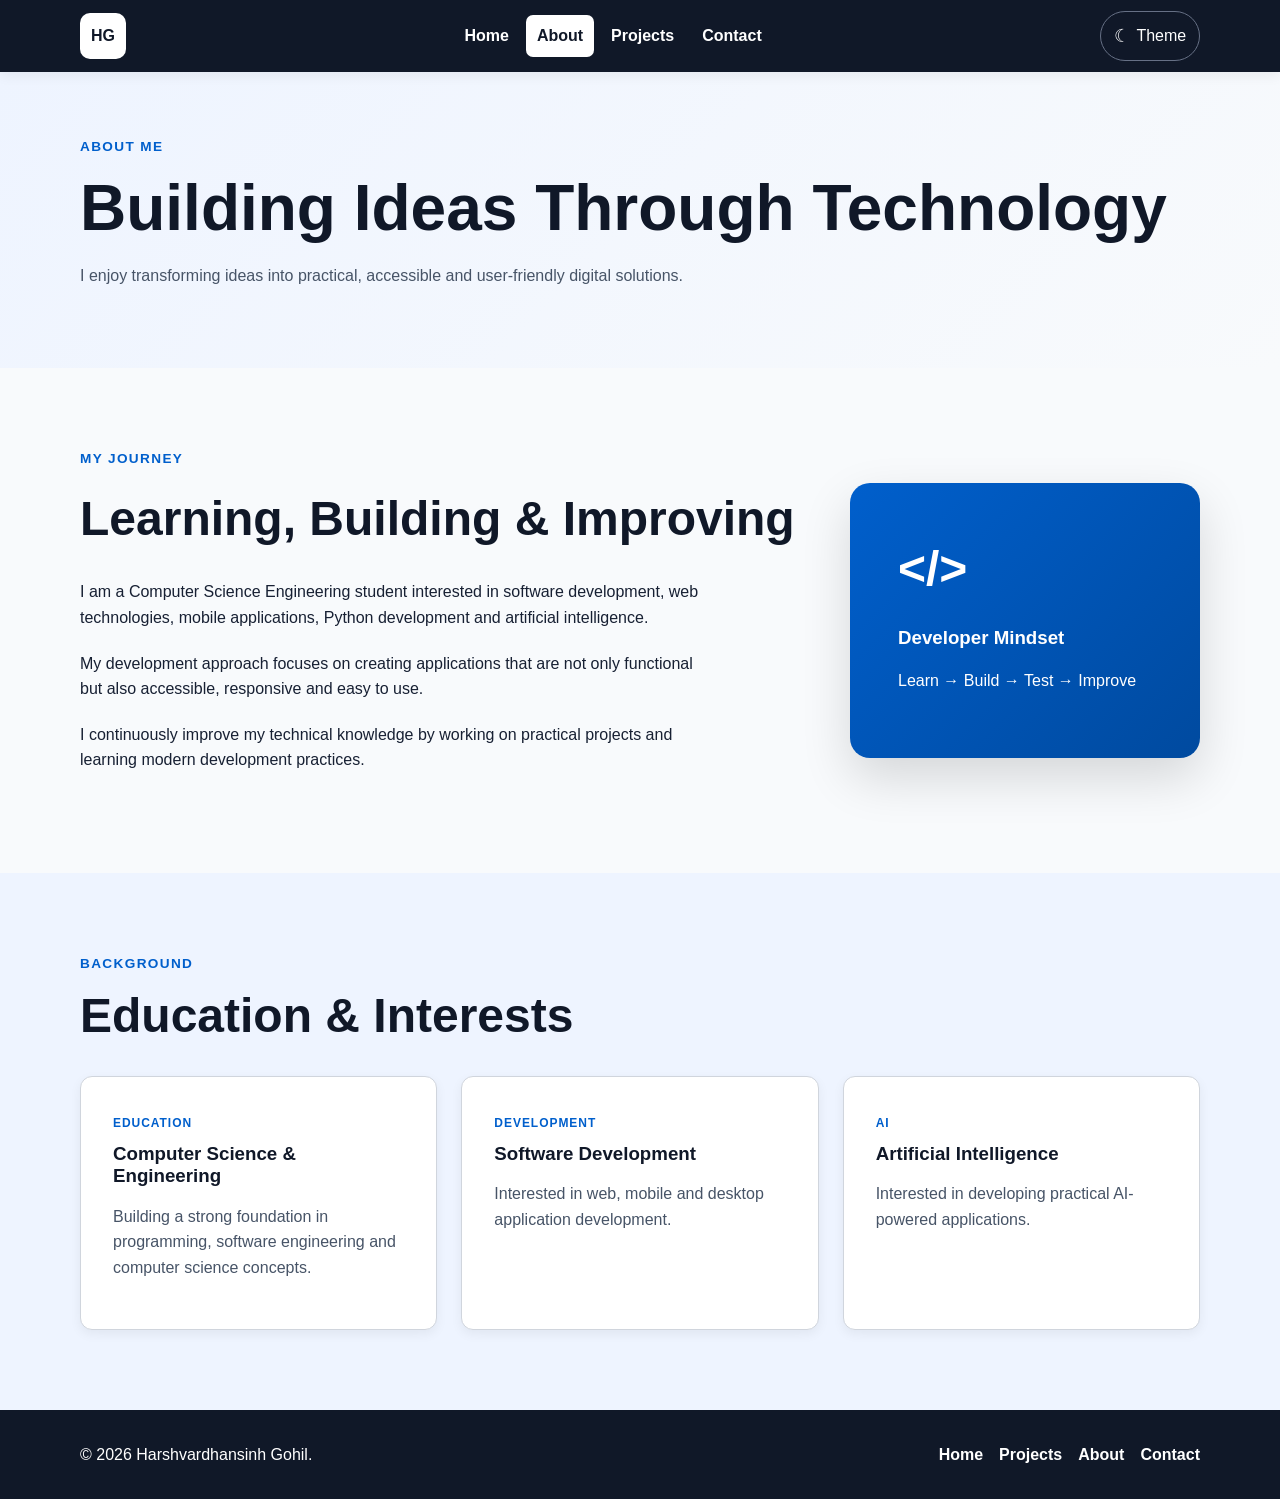
==== commit 3e73c5e1: "Add files via upload" ====
--- a/about.html
+++ b/about.html
@@ -389,6 +389,11 @@
                     </li>
 
                     <li>
+                        <a href="about.html">
+                            About
+                        </a>
+
+                    <li>
                         <a href="contact.html">
                             Contact
                         </a>
--- a/style.css
+++ b/style.css
@@ -1760,4 +1760,968 @@
 
     }
 
+}
+
+
+
+
+
+
+
+/* =========================================================
+   TASK 3 - TODO APPLICATION
+========================================================= */
+
+
+/* Main application */
+
+.todo-app {
+
+    max-width: 850px;
+
+    margin-inline: auto;
+
+    padding: 1.5rem;
+
+    border:
+        1px solid
+        var(--color-border);
+
+    border-radius:
+        var(--radius-large);
+
+    background:
+        var(--color-surface);
+
+    box-shadow:
+        var(--shadow-medium);
+
+}
+
+
+/* Header */
+
+.todo-header {
+
+    display: flex;
+
+    align-items: center;
+
+    justify-content: space-between;
+
+    gap: 1rem;
+
+    margin-bottom: 2rem;
+
+}
+
+
+.todo-header h2 {
+
+    margin:
+        0.4rem
+        0
+        0;
+
+}
+
+
+.task-counter {
+
+    display: flex;
+
+    flex-direction: column;
+
+    align-items: center;
+
+    justify-content: center;
+
+    min-width: 70px;
+
+    min-height: 70px;
+
+    border-radius: 50%;
+
+    background:
+        var(--color-surface-alt);
+
+    color:
+        var(--color-primary);
+
+}
+
+
+.task-counter strong {
+
+    font-size: 1.5rem;
+
+}
+
+
+.task-counter span {
+
+    font-size: 0.7rem;
+
+}
+
+
+/* Add task form */
+
+.todo-form {
+
+    display: flex;
+
+    flex-direction: column;
+
+    gap: 0.75rem;
+
+    margin-bottom: 1.5rem;
+
+}
+
+
+.todo-form input {
+
+    width: 100%;
+
+    min-height: 48px;
+
+    padding:
+        0.75rem
+        1rem;
+
+    border:
+        2px solid
+        var(--color-border);
+
+    border-radius:
+        var(--radius-small);
+
+    background:
+        var(--color-surface);
+
+    color:
+        var(--color-text);
+
+}
+
+
+.todo-form input:focus {
+
+    border-color:
+        var(--color-primary);
+
+    outline:
+        3px solid
+        color-mix(
+            in srgb,
+            var(--color-primary) 25%,
+            transparent
+        );
+
+}
+
+
+/* Controls */
+
+.todo-controls {
+
+    display: flex;
+
+    flex-direction: column;
+
+    gap: 1rem;
+
+    margin-bottom: 1.5rem;
+
+}
+
+
+.todo-filters {
+
+    display: flex;
+
+    flex-wrap: wrap;
+
+    gap: 0.5rem;
+
+}
+
+
+.filter-button,
+.clear-button {
+
+    padding:
+        0.6rem
+        0.9rem;
+
+    border:
+        1px solid
+        var(--color-border);
+
+    border-radius:
+        var(--radius-small);
+
+    background:
+        var(--color-surface);
+
+    color:
+        var(--color-text);
+
+    font-weight: 700;
+
+}
+
+
+.filter-button:hover,
+.clear-button:hover {
+
+    border-color:
+        var(--color-primary);
+
+}
+
+
+.filter-button.active {
+
+    background:
+        var(--color-primary);
+
+    color:
+        #ffffff;
+
+    border-color:
+        var(--color-primary);
+
+}
+
+
+.clear-button {
+
+    align-self: flex-start;
+
+    color:
+        var(--color-primary);
+
+}
+
+
+/* Task list */
+
+.todo-list {
+
+    display: grid;
+
+    gap: 0.75rem;
+
+    margin: 0;
+
+    padding: 0;
+
+    list-style: none;
+
+}
+
+
+/* Individual task */
+
+.todo-item {
+
+    display: flex;
+
+    align-items: center;
+
+    justify-content: space-between;
+
+    gap: 1rem;
+
+    padding:
+        1rem;
+
+    border:
+        1px solid
+        var(--color-border);
+
+    border-radius:
+        var(--radius-medium);
+
+    background:
+        var(--color-background);
+
+}
+
+
+.todo-item-content {
+
+    display: flex;
+
+    align-items: center;
+
+    gap: 0.75rem;
+
+    min-width: 0;
+
+}
+
+
+.task-checkbox {
+
+    width: 20px;
+
+    height: 20px;
+
+    flex-shrink: 0;
+
+    accent-color:
+        var(--color-primary);
+
+}
+
+
+.task-text {
+
+    overflow-wrap:
+        anywhere;
+
+    color:
+        var(--color-heading);
+
+    font-weight: 600;
+
+}
+
+
+.todo-item.completed
+.task-text {
+
+    text-decoration:
+        line-through;
+
+    opacity:
+        0.55;
+
+}
+
+
+/* Task buttons */
+
+.todo-actions {
+
+    display: flex;
+
+    flex-wrap: wrap;
+
+    gap: 0.4rem;
+
+}
+
+
+.todo-actions button {
+
+    padding:
+        0.45rem
+        0.65rem;
+
+    border:
+        1px solid
+        var(--color-border);
+
+    border-radius:
+        var(--radius-small);
+
+    background:
+        var(--color-surface);
+
+    color:
+        var(--color-text);
+
+    font-size:
+        0.85rem;
+
+    font-weight:
+        700;
+
+}
+
+
+.todo-actions button:hover {
+
+    border-color:
+        var(--color-primary);
+
+    color:
+        var(--color-primary);
+
+}
+
+
+/* Empty state */
+
+.empty-state {
+
+    padding:
+        3rem
+        1rem;
+
+    text-align:
+        center;
+
+    color:
+        var(--color-muted);
+
+}
+
+
+.empty-state span {
+
+    display:
+        flex;
+
+    align-items:
+        center;
+
+    justify-content:
+        center;
+
+    width:
+        60px;
+
+    height:
+        60px;
+
+    margin:
+        0
+        auto
+        1rem;
+
+    border-radius:
+        50%;
+
+    background:
+        var(--color-surface-alt);
+
+    color:
+        var(--color-primary);
+
+    font-size:
+        1.5rem;
+
+    font-weight:
+        900;
+
+}
+
+
+.empty-state h3 {
+
+    margin:
+        0
+        0
+        0.5rem;
+
+}
+
+
+.empty-state p {
+
+    margin:
+        0
+        auto;
+
+}
+
+
+/* Tablet and desktop */
+
+@media (min-width: 600px) {
+
+    .todo-app {
+
+        padding:
+            2.5rem;
+
+    }
+
+
+    .todo-form {
+
+        display:
+            grid;
+
+        grid-template-columns:
+            1fr
+            auto;
+
+    }
+
+
+    .todo-form .button {
+
+        min-width:
+            120px;
+
+    }
+
+
+    .todo-controls {
+
+        flex-direction:
+            row;
+
+        align-items:
+            center;
+
+        justify-content:
+            space-between;
+
+    }
+
+
+    .clear-button {
+
+        align-self:
+            center;
+
+    }
+
+}
+
+
+/* Mobile task layout */
+
+@media (max-width: 599px) {
+
+    .todo-item {
+
+        align-items:
+            flex-start;
+
+        flex-direction:
+            column;
+
+    }
+
+
+    .todo-actions {
+
+        width:
+            100%;
+
+    }
+
+
+    .todo-actions button {
+
+        flex:
+            1;
+
+    }
+
+}
+
+
+
+
+
+
+
+
+/* =========================================================
+   TASK 4 - WEATHER DASHBOARD
+========================================================= */
+
+
+.weather-app {
+
+    max-width: 950px;
+
+    margin-inline: auto;
+
+    padding: 1.5rem;
+
+    border:
+        1px solid
+        var(--color-border);
+
+    border-radius:
+        var(--radius-large);
+
+    background:
+        var(--color-surface);
+
+    box-shadow:
+        var(--shadow-medium);
+
+}
+
+
+/* Search section */
+
+.weather-search {
+
+    margin-bottom: 2rem;
+
+}
+
+
+.weather-search h2 {
+
+    margin-top: 0;
+
+}
+
+
+.weather-search label {
+
+    display: block;
+
+    margin-bottom: 0.5rem;
+
+    font-weight: 700;
+
+}
+
+
+.weather-search-box {
+
+    display: flex;
+
+    flex-direction: column;
+
+    gap: 0.75rem;
+
+}
+
+
+.weather-search-box input {
+
+    width: 100%;
+
+    min-height: 50px;
+
+    padding:
+        0.75rem
+        1rem;
+
+    border:
+        2px solid
+        var(--color-border);
+
+    border-radius:
+        var(--radius-small);
+
+    background:
+        var(--color-background);
+
+    color:
+        var(--color-text);
+
+    font-size: 1rem;
+
+}
+
+
+.weather-search-box input:focus {
+
+    outline:
+        3px solid
+        color-mix(
+            in srgb,
+            var(--color-primary) 25%,
+            transparent
+        );
+
+    border-color:
+        var(--color-primary);
+
+}
+
+
+/* Status */
+
+.weather-status {
+
+    min-height: 1.5rem;
+
+    margin-top: 0.75rem;
+
+    color:
+        var(--color-muted);
+
+}
+
+
+/* Error */
+
+.weather-error {
+
+    padding: 1rem;
+
+    margin-bottom: 1.5rem;
+
+    border:
+        1px solid
+        #dc2626;
+
+    border-radius:
+        var(--radius-small);
+
+    background:
+        #fef2f2;
+
+    color:
+        #991b1b;
+
+    font-weight: 600;
+
+}
+
+
+/* Location */
+
+.weather-location {
+
+    margin-bottom: 1.5rem;
+
+}
+
+
+.weather-location h3 {
+
+    margin:
+        0.25rem
+        0;
+
+    font-size:
+        clamp(
+            1.6rem,
+            5vw,
+            2.4rem
+        );
+
+}
+
+
+.weather-location p {
+
+    margin:
+        0.25rem
+        0;
+
+}
+
+
+/* Main weather */
+
+.weather-main {
+
+    display: flex;
+
+    align-items: center;
+
+    gap: 1rem;
+
+    padding:
+        1.5rem;
+
+    margin-bottom: 1.5rem;
+
+    border-radius:
+        var(--radius-medium);
+
+    background:
+        var(--color-surface-alt);
+
+}
+
+
+.weather-icon {
+
+    font-size:
+        clamp(
+            3rem,
+            10vw,
+            5rem
+        );
+
+}
+
+
+.temperature {
+
+    margin: 0;
+
+    font-size:
+        clamp(
+            3rem,
+            10vw,
+            5rem
+        );
+
+    line-height: 1;
+
+    font-weight: 800;
+
+}
+
+
+.weather-description {
+
+    margin:
+        0.75rem
+        0
+        0;
+
+    font-size:
+        1.1rem;
+
+    color:
+        var(--color-muted);
+
+}
+
+
+/* Weather metrics */
+
+.weather-metrics {
+
+    display: grid;
+
+    grid-template-columns:
+        1fr;
+
+    gap: 1rem;
+
+}
+
+
+.weather-card {
+
+    padding:
+        1.25rem;
+
+    border:
+        1px solid
+        var(--color-border);
+
+    border-radius:
+        var(--radius-medium);
+
+    background:
+        var(--color-background);
+
+}
+
+
+.weather-card-icon {
+
+    display: block;
+
+    margin-bottom:
+        0.75rem;
+
+    font-size:
+        1.8rem;
+
+}
+
+
+.weather-card p {
+
+    margin:
+        0
+        0
+        0.4rem;
+
+    color:
+        var(--color-muted);
+
+}
+
+
+.weather-card strong {
+
+    font-size:
+        1.5rem;
+
+}
+
+
+/* Time */
+
+.weather-time {
+
+    margin:
+        1.5rem
+        0
+        0;
+
+    color:
+        var(--color-muted);
+
+    text-align:
+        center;
+
+}
+
+
+/* Tablet */
+
+@media (min-width: 600px) {
+
+    .weather-app {
+
+        padding:
+            2.5rem;
+
+    }
+
+
+    .weather-search-box {
+
+        display: grid;
+
+        grid-template-columns:
+            1fr
+            auto;
+
+    }
+
+
+    .weather-search-box
+    .button {
+
+        min-width:
+            120px;
+
+    }
+
+
+    .weather-metrics {
+
+        grid-template-columns:
+            repeat(
+                2,
+                1fr
+            );
+
+    }
+
+}
+
+
+/* Desktop */
+
+@media (min-width: 900px) {
+
+    .weather-metrics {
+
+        grid-template-columns:
+            repeat(
+                4,
+                1fr
+            );
+
+    }
+
 }
